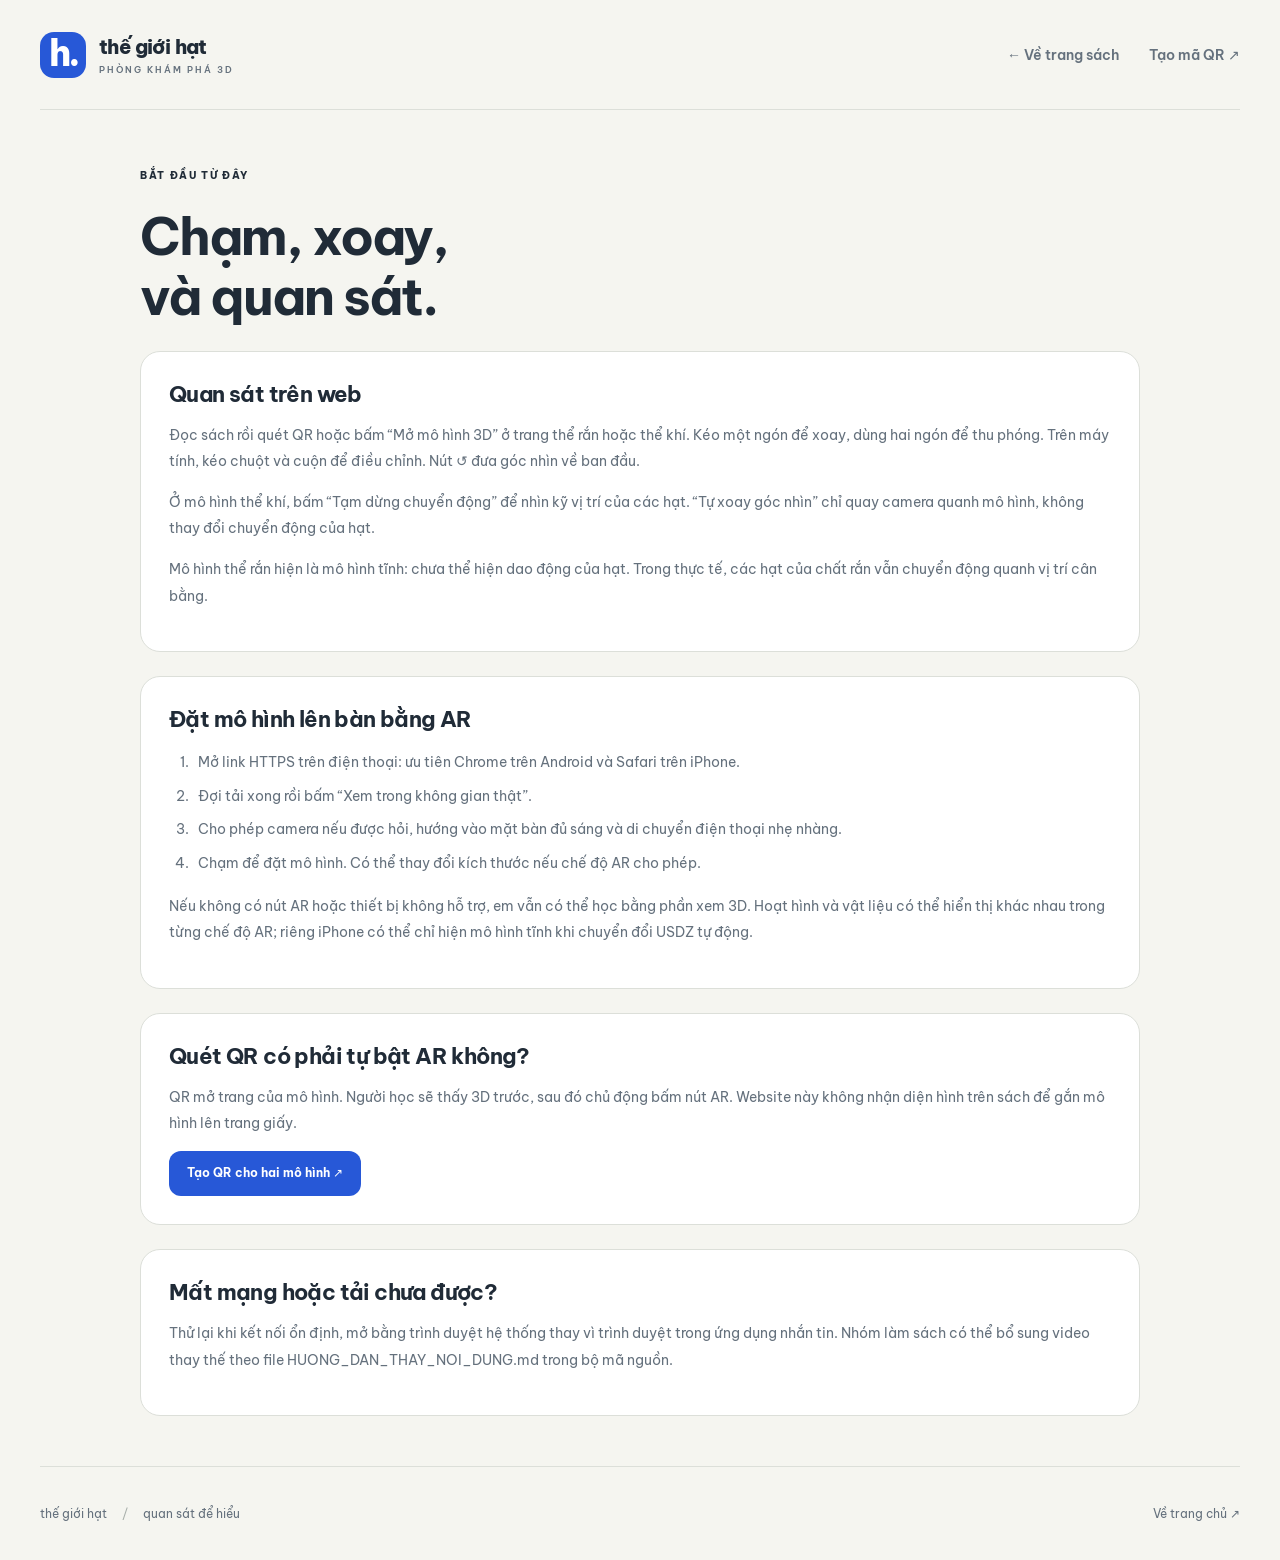
==== huong-dan.html @ ec6e19bd "Add files via upload" ====
<!doctype html>
<html lang="vi"><head><meta charset="utf-8"><meta name="viewport" content="width=device-width,initial-scale=1"><title>Hướng dẫn · Thế giới hạt</title><link rel="icon" href="assets/icon.svg" type="image/svg+xml"><link rel="stylesheet" href="css/fonts.css?v=2"><link rel="stylesheet" href="css/site.css?v=2"></head><body>
<header class="site-header wrap"><a class="brand" href="index.html"><span class="brand-mark" aria-hidden="true">h.</span><span>thế giới hạt<span class="brand-sub">PHÒNG KHÁM PHÁ 3D</span></span></a><nav aria-label="Điều hướng chính"><a class="nav-link" href="index.html">← Về trang sách</a><a class="nav-link" href="qr.html">Tạo mã QR ↗</a></nav></header>
<main class="wrap guide-main"><p class="eyebrow">BẮT ĐẦU TỪ ĐÂY</p><h1>Chạm, xoay,<br>và quan sát.</h1><section class="guide-card"><h2>Quan sát trên web</h2><p>Đọc sách rồi quét QR hoặc bấm “Mở mô hình 3D” ở trang thể rắn hoặc thể khí. Kéo một ngón để xoay, dùng hai ngón để thu phóng. Trên máy tính, kéo chuột và cuộn để điều chỉnh. Nút ↺ đưa góc nhìn về ban đầu.</p><p>Ở mô hình thể khí, bấm “Tạm dừng chuyển động” để nhìn kỹ vị trí của các hạt. “Tự xoay góc nhìn” chỉ quay camera quanh mô hình, không thay đổi chuyển động của hạt.</p><p>Mô hình thể rắn hiện là mô hình tĩnh: chưa thể hiện dao động của hạt. Trong thực tế, các hạt của chất rắn vẫn chuyển động quanh vị trí cân bằng.</p></section><section class="guide-card"><h2>Đặt mô hình lên bàn bằng AR</h2><ol><li>Mở link HTTPS trên điện thoại: ưu tiên Chrome trên Android và Safari trên iPhone.</li><li>Đợi tải xong rồi bấm “Xem trong không gian thật”.</li><li>Cho phép camera nếu được hỏi, hướng vào mặt bàn đủ sáng và di chuyển điện thoại nhẹ nhàng.</li><li>Chạm để đặt mô hình. Có thể thay đổi kích thước nếu chế độ AR cho phép.</li></ol><p>Nếu không có nút AR hoặc thiết bị không hỗ trợ, em vẫn có thể học bằng phần xem 3D. Hoạt hình và vật liệu có thể hiển thị khác nhau trong từng chế độ AR; riêng iPhone có thể chỉ hiện mô hình tĩnh khi chuyển đổi USDZ tự động.</p></section><section class="guide-card"><h2>Quét QR có phải tự bật AR không?</h2><p>QR mở trang của mô hình. Người học sẽ thấy 3D trước, sau đó chủ động bấm nút AR. Website này không nhận diện hình trên sách để gắn mô hình lên trang giấy.</p><a class="button button-primary" href="qr.html">Tạo QR cho hai mô hình ↗</a></section><section class="guide-card"><h2>Mất mạng hoặc tải chưa được?</h2><p>Thử lại khi kết nối ổn định, mở bằng trình duyệt hệ thống thay vì trình duyệt trong ứng dụng nhắn tin. Nhóm làm sách có thể bổ sung video thay thế theo file HUONG_DAN_THAY_NOI_DUNG.md trong bộ mã nguồn.</p></section></main><footer class="site-footer wrap"><span>thế giới hạt <span class="footer-dot">/</span> quan sát để hiểu</span><a href="index.html">Về trang chủ ↗</a></footer></body></html>
---- css/fonts.css ----
/* Full local font files include Vietnamese glyphs. Licence: assets/fonts/OFL.txt. */
@font-face{font-family:"Be Vietnam Pro";font-style:normal;font-weight:400;font-display:swap;src:url("../assets/fonts/BeVietnamPro-Regular.ttf") format("truetype")}
@font-face{font-family:"Be Vietnam Pro";font-style:normal;font-weight:600;font-display:swap;src:url("../assets/fonts/BeVietnamPro-SemiBold.ttf") format("truetype")}
@font-face{font-family:"Be Vietnam Pro";font-style:normal;font-weight:700;font-display:swap;src:url("../assets/fonts/BeVietnamPro-Bold.ttf") format("truetype")}
@font-face{font-family:"Be Vietnam Pro";font-style:normal;font-weight:800;font-display:swap;src:url("../assets/fonts/BeVietnamPro-ExtraBold.ttf") format("truetype")}
@font-face{font-family:"Be Vietnam Pro";font-style:italic;font-weight:400;font-display:swap;src:url("../assets/fonts/BeVietnamPro-Italic.ttf") format("truetype")}
:root{--font-text:"Be Vietnam Pro","Segoe UI",Arial,sans-serif}
html{font-family:var(--font-text)}
---- css/site.css ----
@charset "UTF-8";
:root{--paper:#f5f5f0;--white:#fff;--ink:#202b37;--muted:#65717d;--blue:#2758d7;--line:#dcdfd9;--soft:#eaf0fd;--orange:#d57c42;--radius:24px;font-family:var(--font-text);color:var(--ink);background:var(--paper);font-synthesis:none}
*{box-sizing:border-box}body{margin:0;min-height:100vh;display:flex;flex-direction:column}a{color:inherit}button,input,select{font:inherit}button,a,input,summary{-webkit-tap-highlight-color:transparent}button{cursor:pointer}button:disabled{cursor:not-allowed;opacity:.55}button:focus-visible,a:focus-visible,input:focus-visible,summary:focus-visible{outline:3px solid #6089ed;outline-offset:4px}[hidden]{display:none!important}.wrap{width:min(1240px,calc(100% - 80px));margin-inline:auto}.site-header{display:flex;align-items:center;justify-content:space-between;gap:24px;min-height:110px;border-bottom:1px solid var(--line)}.brand{display:flex;gap:13px;align-items:center;text-decoration:none;font-weight:750;font-size:20px;letter-spacing:-.6px}.brand-mark{width:46px;height:46px;display:grid;place-items:center;border-radius:14px;background:var(--blue);color:white;font-size:36px;line-height:1;padding-bottom:4px;letter-spacing:-3px}.brand-sub{display:block;font-size:9px;letter-spacing:2px;margin-top:5px;font-weight:600;color:var(--muted)}nav{display:flex;align-items:center;gap:30px}.nav-link{text-decoration:none;font-size:14px;font-weight:600;color:var(--muted);padding:12px 0;white-space:nowrap}.nav-link:hover,.nav-link.active{color:var(--blue)}.nav-link.active:after{content:"";display:block;width:16px;height:2px;margin-top:7px;background:var(--blue)}.site-footer{margin-top:auto;display:flex;gap:20px;align-items:center;justify-content:space-between;min-height:94px;font-size:12px;color:var(--muted);border-top:1px solid var(--line)}.site-footer a{text-decoration:none}.footer-dot{padding-inline:12px;color:#a8afaa}.eyebrow{font-size:10px;line-height:1.6;letter-spacing:1.65px;font-weight:750;display:flex;align-items:center;gap:9px;margin:0 0 23px}.live-dot{display:inline-block;width:7px;height:7px;border-radius:50%;background:#42846d;flex-shrink:0}h1,h2,p{overflow-wrap:break-word}h1{font-size:clamp(36px,4.6vw,66px);line-height:1.15;letter-spacing:-2.6px;font-weight:650;margin:0}h1 em{font-family:var(--font-text);font-weight:400;color:var(--blue)}h2{font-weight:650;letter-spacing:-.6px}p{line-height:1.75}.hero{padding:68px 0 56px;display:flex;justify-content:space-between;align-items:flex-end;gap:40px}.hero-copy{max-width:580px;font-size:16px;color:var(--muted);line-height:1.85;margin:24px 0 0}.hero-note{display:flex;align-items:center;gap:15px;margin-bottom:5px}.hero-note p{font-size:12px;color:var(--muted);margin:0;line-height:1.9}.hero-note strong{color:var(--ink);font-weight:550}.note-orbit{width:52px;height:52px;border:1px solid #d3d7cf;border-radius:50%;display:grid;place-items:center;font-size:25px;color:var(--blue)}.section-heading{display:flex;align-items:center;justify-content:space-between;gap:20px;margin:0 0 22px}.section-heading h2{font-size:19px;margin:0}.small-label{font-size:9px;letter-spacing:1.6px;color:var(--muted);font-weight:650}.model-grid{display:grid;grid-template-columns:1fr 1fr;gap:24px}.model-card{display:block;position:relative;text-decoration:none;background:white;border:1px solid var(--line);border-radius:var(--radius);overflow:hidden;transition:transform .2s,box-shadow .2s}.model-card:hover{transform:translateY(-4px);box-shadow:0 14px 40px #2634430d}.card-art{height:270px;position:relative;background:#e9eff4;overflow:hidden;display:grid;place-items:center}.model-card.solid .card-art{background:#eee9e1}.card-art svg{width:100%;height:100%;max-width:450px}.art-number{position:absolute;left:24px;top:22px;font-size:12px;color:#73818a;letter-spacing:2px}.art-label{position:absolute;bottom:18px;left:24px;font-size:9px;letter-spacing:2px;color:#74818c}.art-pill{position:absolute;right:20px;top:20px;border:1px solid #ffffffa0;border-radius:30px;padding:7px 11px;font-size:10px;background:#ffffffa6}.card-content{padding:25px 27px}.card-heading{display:flex;align-items:center;justify-content:space-between;gap:15px}.card-heading h3{font-size:24px;letter-spacing:-.8px;margin:0;font-weight:650}.card-arrow{border:1px solid var(--line);border-radius:50%;width:36px;height:36px;display:grid;place-items:center;color:var(--blue);font-size:22px}.card-content p{font-size:13px;color:var(--muted);max-width:420px;margin:12px 0 23px}.card-meta{display:flex;gap:13px;align-items:center;font-size:11px;color:var(--muted)}.card-meta span+span:before{content:"·";padding-right:13px;color:#9fa7ac}.how-strip{margin-top:36px;display:grid;grid-template-columns:repeat(3,1fr);gap:25px;padding:27px 0;border-top:1px solid var(--line);border-bottom:1px solid var(--line)}.how-strip>div{display:flex;align-items:center;gap:15px}.step-number{font-family:Georgia,serif;font-size:27px;color:#a1aca6;font-style:italic}.how-strip p{margin:0;font-size:12px;line-height:1.7}.how-strip strong,.how-strip p span{display:block}.how-strip p span{color:var(--muted);font-size:11px}.quiet-note{font-size:12px;color:var(--muted);text-align:center;margin:20px 0 35px}.notice{padding:18px 20px;background:#e9effc;border:1px solid #d7e0f4;border-radius:14px;font-size:14px;line-height:1.7}.notice.error{background:#fff0ea;color:#873b24;border-color:#edc8b9}.button{border:0;border-radius:12px;min-height:45px;display:inline-flex;gap:8px;justify-content:center;align-items:center;padding:12px 18px;text-decoration:none;font-size:12px;font-weight:650;transition:background .15s,transform .15s;line-height:1.5}.button:hover:not(:disabled){transform:translateY(-1px)}.button-primary{background:var(--blue);color:white}.button-primary:hover:not(:disabled){background:#1e48b4}.button-outline{background:white;border:1px solid var(--line);color:var(--ink)}.button-subtle{background:transparent;color:var(--muted)}.button-subtle[aria-pressed=true]{background:var(--soft);color:var(--blue)}.full-width{width:100%}.text-link{font-size:12px;text-decoration:none;color:var(--blue);font-weight:600}.icon-button{border:1px solid var(--line);border-radius:50%;background:#ffffffd9;width:38px;height:38px;display:grid;place-items:center;font-size:23px;line-height:1;flex-shrink:0}.viewer-main{padding-top:40px;padding-bottom:45px}.viewer-heading{display:flex;justify-content:space-between;align-items:center;gap:25px;margin-bottom:30px}.viewer-heading .eyebrow{margin-bottom:10px;color:var(--muted)}.viewer-heading h1{font-size:36px;letter-spacing:-1.3px}.heading-actions{display:flex;gap:20px;align-items:center}.viewer-layout{display:grid;grid-template-columns:minmax(0,1fr) 300px;gap:30px}.stage-column{min-width:0}.mode-tabs{display:flex;align-items:center;gap:7px;margin-bottom:12px}.mode-tab{border:0;border-radius:30px;background:transparent;color:var(--muted);padding:10px 16px;font-size:12px;min-height:40px}.mode-tab.selected{background:#e4eafa;color:var(--blue);font-weight:650}.stage-label{font-size:8px;letter-spacing:1.6px;color:#85909b;margin-left:auto}.model-stage{height:510px;background:#eaf0f5;border:1px solid #dce3e9;border-radius:var(--radius);position:relative;overflow:hidden;isolation:isolate}.model-stage.solid{background:#f0ebe3;border-color:#e2dbd2}.stage-grid{position:absolute;inset:0;z-index:-1;background-image:radial-gradient(#a1b3c33d .7px,transparent .7px);background-size:19px 19px;mask-image:linear-gradient(transparent,#0008)}#viewer-mount{height:100%;width:100%}model-viewer{width:100%;height:100%;--poster-color:transparent;--progress-bar-color:var(--blue)}model-viewer::part(default-ar-button){display:none}.stage-top{position:absolute;top:18px;left:20px;right:18px;display:flex;justify-content:space-between;align-items:center;pointer-events:none}.stage-top>button{pointer-events:auto}.pill{display:inline-flex;align-items:center;gap:7px;border-radius:30px;background:#ffffffcf;padding:9px 12px;font-size:9px;font-weight:650;letter-spacing:1px}.pill .live-dot{width:5px;height:5px}.stage-hint{position:absolute;bottom:12px;left:15px;right:15px;font-size:10px;text-align:center;color:#667785;pointer-events:none}.stage-hint span{padding:0 10px}.load-overlay{position:absolute;inset:0;display:flex;align-items:center;justify-content:center;gap:14px;flex-direction:column;background:inherit;z-index:2;font-size:13px;color:var(--muted)}.spinner{width:26px;height:26px;border:2px solid #cbd5e3;border-top-color:var(--blue);border-radius:50%;animation:spin 1s linear infinite}@keyframes spin{to{transform:rotate(360deg)}}progress{width:150px;height:5px;accent-color:var(--blue)}.model-error{position:absolute;inset:0;background:var(--paper);display:flex;flex-direction:column;align-items:center;justify-content:center;gap:10px;padding:30px;z-index:3;text-align:center}.model-error p{font-size:13px;max-width:400px;color:var(--muted);margin:0 0 10px}.viewer-controls{display:flex;align-items:center;gap:8px;padding-top:15px;flex-wrap:wrap}.load-status{font-size:10px;color:var(--muted);margin-left:auto}.scene-sidebar{padding-top:53px}.scene-sidebar .eyebrow{font-size:9px;letter-spacing:1.35px;margin-bottom:15px}.description{font-size:14px;margin:0;line-height:1.9}.observation-list{padding:0;list-style:none;margin:22px 0}.observation-list li{position:relative;padding-left:19px;font-size:12px;color:var(--muted);line-height:1.8;margin-bottom:12px}.observation-list li:before{content:"";position:absolute;left:0;top:8px;width:5px;height:5px;border-radius:50%;background:#7f94ad}.motion-note{padding:13px 15px;border-radius:12px;background:#e8ece5;font-size:11px;color:#526451;line-height:1.8}.ar-card{margin-top:24px;padding:23px;background:white;border:1px solid var(--line);border-radius:20px}.ar-icon{font-size:29px;color:var(--blue)}.ar-card h2{font-size:19px;line-height:1.4;margin:10px 0}.ar-card>p{font-size:12px;color:var(--muted);line-height:1.8;margin:0 0 16px}.ar-card .ar-status{font-size:10px;margin:12px 0 0;color:var(--muted)}details{margin-top:15px;border-top:1px solid var(--line);padding-top:13px;font-size:11px;color:var(--muted);line-height:1.8}summary{cursor:pointer;color:var(--ink);font-weight:600;min-height:30px}details ol{padding-left:18px}details li{margin:8px 0}.download-link{display:block;text-align:center;font-size:11px;color:var(--muted);text-decoration:none;margin:19px 0}.video-stage{background:#172635;border-radius:var(--radius);padding:20px;min-height:350px;display:flex;align-items:center;flex-direction:column;justify-content:center}.video-stage video{width:100%;max-height:510px}.qr-main,.guide-main{padding-top:58px;padding-bottom:50px;max-width:1000px}.qr-main h1,.guide-main h1{font-size:52px;letter-spacing:-2px}.intro-copy{font-size:15px;color:var(--muted);max-width:630px;margin:23px 0 30px}.base-form{padding:26px;background:white;border:1px solid var(--line);border-radius:20px}.base-form label,.share-dialog label{display:block;font-size:12px;font-weight:650;margin-bottom:12px}.input-row{display:flex;gap:12px}input{padding:13px 15px;min-width:0;min-height:48px;border:1px solid #ccd5da;border-radius:11px;background:#fcfdfc;color:var(--ink);font-size:13px;width:100%}.input-row .button{white-space:nowrap}.small-copy{font-size:11px;color:var(--muted);line-height:1.8;margin:12px 0 0}.qr-results{display:grid;grid-template-columns:1fr 1fr;gap:22px;margin-top:24px}.qr-result{background:white;border:1px solid var(--line);border-radius:20px;padding:25px;text-align:center}.qr-result h2{font-size:21px;margin:0 0 8px}.qr-result .small-label{display:block;margin-bottom:20px}.qr-display{width:230px;max-width:100%;aspect-ratio:1;display:grid;place-items:center;background:white;margin:15px auto}.qr-display canvas{display:block!important;width:100%!important;height:auto!important;image-rendering:pixelated}.qr-display img,.qr-source img{display:none!important}.qr-result .url-output{width:100%;font-size:10px;text-align:center;margin-bottom:14px}.qr-result .dialog-actions{justify-content:center;flex-wrap:wrap}.qr-placeholder{margin-top:24px;border:1px dashed #bcc7c4;border-radius:20px;padding:30px;text-align:center;font-size:13px;color:var(--muted)}.publish-guide{margin-top:40px;padding:30px 0;border-top:1px solid var(--line)}.publish-guide h2{font-size:25px;margin:0 0 25px}.publish-guide ol{list-style:none;counter-reset:step;padding:0;display:grid;grid-template-columns:1fr 1fr;gap:28px}.publish-guide li{counter-increment:step;position:relative;padding-left:38px}.publish-guide li:before{content:counter(step,decimal-leading-zero);position:absolute;left:0;top:1px;color:var(--blue);font-family:Georgia,serif;font-size:21px}.publish-guide strong{font-size:13px;display:block;margin-bottom:9px}.publish-guide li span{font-size:12px;color:var(--muted);line-height:1.8;display:block}.share-dialog{width:min(460px,calc(100% - 28px));border:1px solid var(--line);border-radius:24px;padding:28px;color:var(--ink);max-height:90vh;overflow-y:auto}.share-dialog::backdrop{background:#182b4699;backdrop-filter:blur(5px)}.dialog-heading{display:flex;align-items:center;justify-content:space-between;gap:12px}.dialog-heading h2{font-size:23px;margin:0}.share-dialog>p{font-size:12px;color:var(--muted)}.share-dialog .text-link{display:block;margin-top:20px}.dialog-actions{display:flex;gap:9px;margin-top:15px}.toast{position:fixed;bottom:22px;left:50%;transform:translateX(-50%);z-index:20;padding:14px 22px;background:#203142;color:white;border-radius:12px;box-shadow:0 5px 30px #0002;font-size:12px;max-width:calc(100% - 32px);text-align:center}.guide-card{background:white;border:1px solid var(--line);padding:28px;border-radius:20px;margin-top:24px}.guide-card h2{font-size:22px;margin:0 0 14px}.guide-card p,.guide-card li{font-size:14px;color:var(--muted);line-height:1.9}.guide-card ol{padding-left:23px}.guide-card li{padding-left:6px;margin:7px 0}
.inline-reset{border:0;background:none;padding:0 0 0 6px;color:var(--blue);font-size:inherit;text-decoration:underline;min-height:32px}
@media(min-width:1500px){.hero{padding-top:85px;padding-bottom:65px}.card-art{height:300px}}
@media(max-width:1000px){.wrap{width:calc(100% - 48px)}.hero-note{display:none}.viewer-layout{grid-template-columns:minmax(0,1fr) 265px;gap:23px}.model-stage{height:460px}.scene-sidebar{padding-top:53px}.ar-card{padding:19px}.heading-actions{gap:12px}.stage-label{display:none}}
@media(max-width:760px){.wrap{width:calc(100% - 36px)}.site-header{min-height:86px;gap:12px}.brand{font-size:17px;gap:9px}.brand-mark{width:38px;height:38px;font-size:31px;border-radius:12px}.brand-sub{font-size:7px;letter-spacing:1.3px}nav{gap:17px}.nav-link{font-size:11px}.hero{padding:42px 0 35px}.hero h1{font-size:45px;letter-spacing:-2px}.hero-copy{font-size:14px;margin-top:21px}.section-heading{margin-bottom:18px}.section-heading h2{font-size:16px}.small-label{font-size:8px;letter-spacing:1px}.model-grid{gap:17px}.card-art{height:220px}.card-content{padding:20px}.card-heading h3{font-size:20px}.card-content p{font-size:12px}.card-meta{font-size:10px;gap:8px}.card-meta span+span:before{padding-right:8px}.how-strip{grid-template-columns:1fr;gap:20px;padding:25px 0}.step-number{width:30px}.how-strip p span{font-size:12px}.site-footer{font-size:10px;min-height:80px;gap:15px}.footer-dot{padding-inline:6px}.viewer-heading{align-items:flex-start;flex-direction:column;gap:18px}.viewer-heading h1{font-size:30px;letter-spacing:-1px}.heading-actions{width:100%;justify-content:space-between}.viewer-main{padding-top:28px}.viewer-layout{grid-template-columns:1fr;gap:25px}.model-stage{height:min(59vh,490px);min-height:330px}.scene-sidebar{padding-top:0;display:grid;grid-template-columns:1fr 1fr;gap:20px}.ar-card{margin-top:0}.download-link{grid-column:1/-1;margin-top:0}.viewer-controls{gap:3px}.viewer-controls .button{font-size:11px;padding:10px 13px}.load-status{font-size:9px}.qr-main,.guide-main{padding-top:38px}.qr-main h1,.guide-main h1{font-size:40px;letter-spacing:-1.6px}.base-form{padding:20px}.input-row{flex-direction:column}.qr-results{gap:15px}.qr-result{padding:20px 14px}.qr-result h2{font-size:18px}.qr-display{width:205px}.publish-guide ol{gap:24px}.publish-guide li{padding-left:32px}}
@media(max-width:520px){.model-grid,.qr-results{grid-template-columns:1fr}.card-art{height:245px}.card-heading h3{font-size:23px}.card-content p{font-size:13px}.section-heading .small-label{max-width:115px;text-align:right;line-height:1.7}.scene-sidebar{grid-template-columns:1fr}.ar-card{padding:23px}.model-stage{min-height:340px}.load-status{width:100%;margin-top:6px}.viewer-controls{gap:7px}.viewer-controls .button{font-size:11px}.stage-hint{font-size:9px}.viewer-heading{margin-bottom:23px}.qr-result{padding:25px}.qr-display{width:230px}.publish-guide ol{grid-template-columns:1fr}.share-dialog{padding:21px}.dialog-actions{flex-wrap:wrap}.site-footer{align-items:flex-start;padding-top:24px;line-height:1.8}.site-footer>span{max-width:170px}.guide-card{padding:23px}}
@media(prefers-reduced-motion:reduce){*,*:before,*:after{scroll-behavior:auto!important;animation:none!important;transition:none!important}}
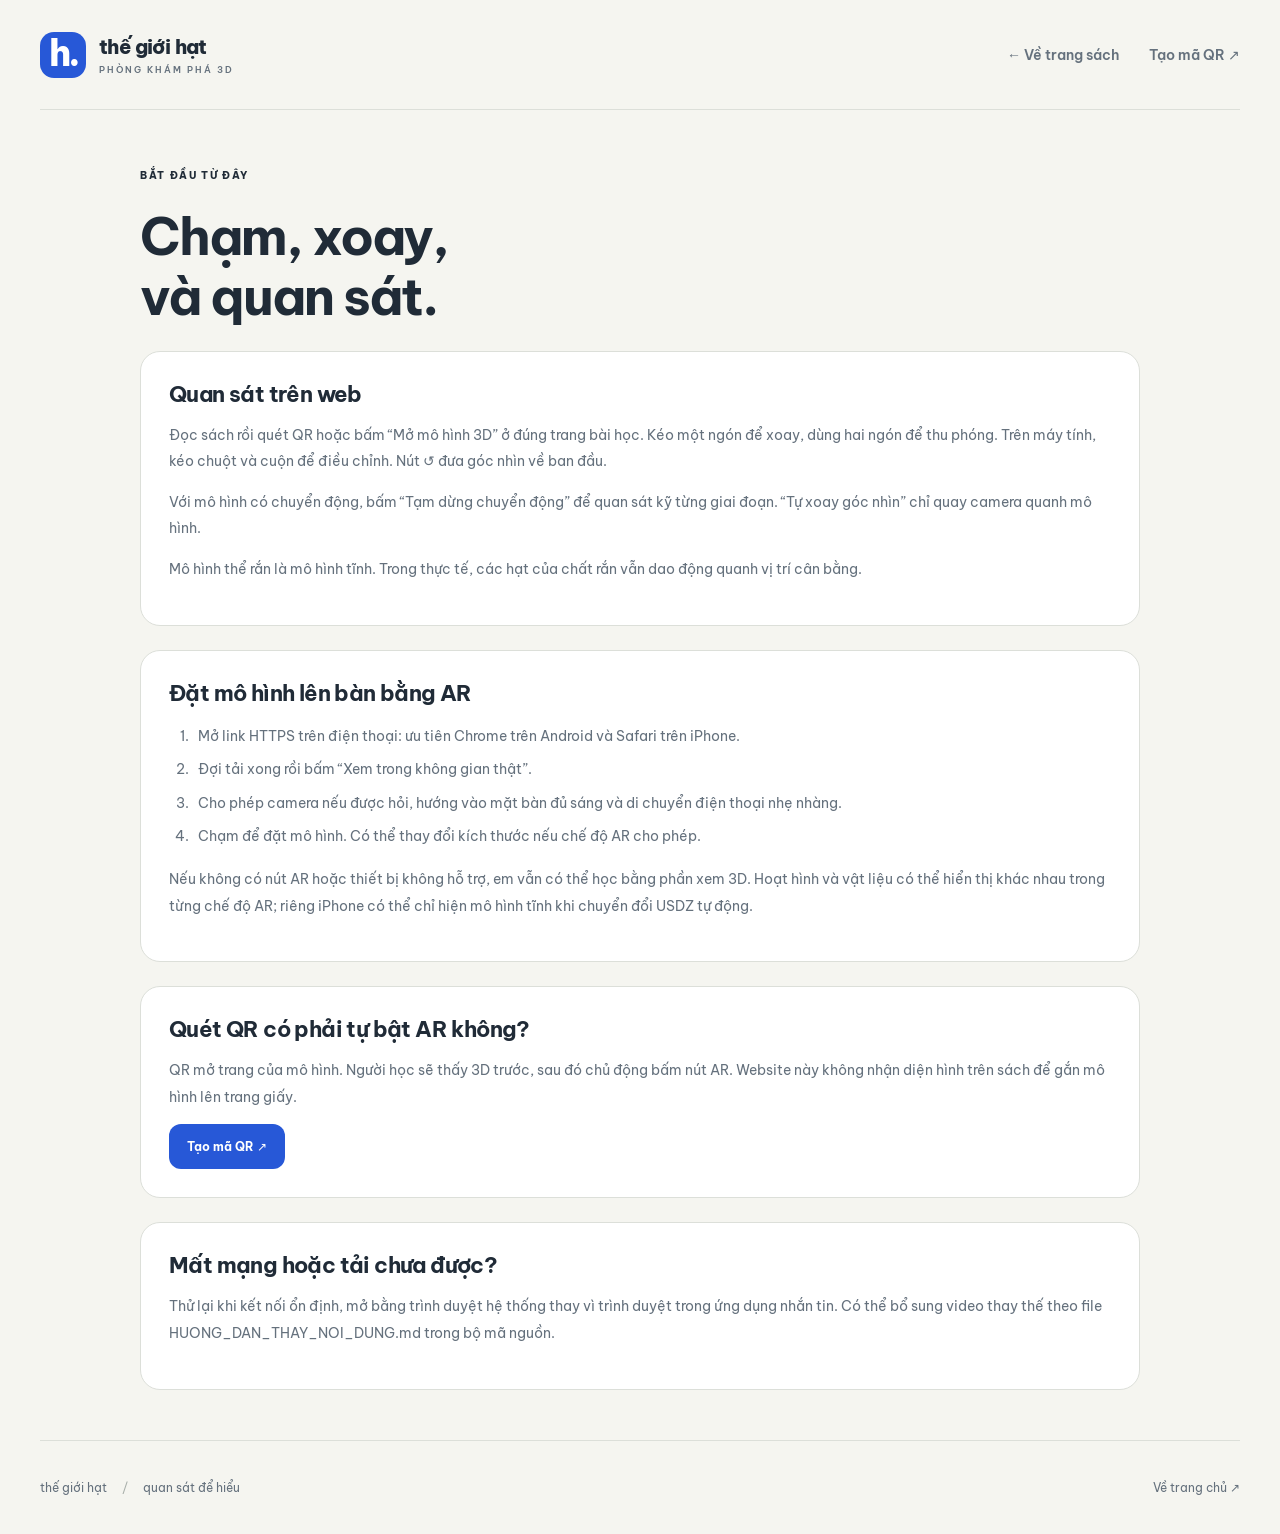
==== commit b3d81740: "Add lesson-aligned 3D models" ====
--- a/huong-dan.html
+++ b/huong-dan.html
@@ -1,4 +1,4 @@
 <!doctype html>
 <html lang="vi"><head><meta charset="utf-8"><meta name="viewport" content="width=device-width,initial-scale=1"><title>Hướng dẫn · Thế giới hạt</title><link rel="icon" href="assets/icon.svg" type="image/svg+xml"><link rel="stylesheet" href="css/fonts.css?v=2"><link rel="stylesheet" href="css/site.css?v=2"></head><body>
 <header class="site-header wrap"><a class="brand" href="index.html"><span class="brand-mark" aria-hidden="true">h.</span><span>thế giới hạt<span class="brand-sub">PHÒNG KHÁM PHÁ 3D</span></span></a><nav aria-label="Điều hướng chính"><a class="nav-link" href="index.html">← Về trang sách</a><a class="nav-link" href="qr.html">Tạo mã QR ↗</a></nav></header>
-<main class="wrap guide-main"><p class="eyebrow">BẮT ĐẦU TỪ ĐÂY</p><h1>Chạm, xoay,<br>và quan sát.</h1><section class="guide-card"><h2>Quan sát trên web</h2><p>Đọc sách rồi quét QR hoặc bấm “Mở mô hình 3D” ở trang thể rắn hoặc thể khí. Kéo một ngón để xoay, dùng hai ngón để thu phóng. Trên máy tính, kéo chuột và cuộn để điều chỉnh. Nút ↺ đưa góc nhìn về ban đầu.</p><p>Ở mô hình thể khí, bấm “Tạm dừng chuyển động” để nhìn kỹ vị trí của các hạt. “Tự xoay góc nhìn” chỉ quay camera quanh mô hình, không thay đổi chuyển động của hạt.</p><p>Mô hình thể rắn hiện là mô hình tĩnh: chưa thể hiện dao động của hạt. Trong thực tế, các hạt của chất rắn vẫn chuyển động quanh vị trí cân bằng.</p></section><section class="guide-card"><h2>Đặt mô hình lên bàn bằng AR</h2><ol><li>Mở link HTTPS trên điện thoại: ưu tiên Chrome trên Android và Safari trên iPhone.</li><li>Đợi tải xong rồi bấm “Xem trong không gian thật”.</li><li>Cho phép camera nếu được hỏi, hướng vào mặt bàn đủ sáng và di chuyển điện thoại nhẹ nhàng.</li><li>Chạm để đặt mô hình. Có thể thay đổi kích thước nếu chế độ AR cho phép.</li></ol><p>Nếu không có nút AR hoặc thiết bị không hỗ trợ, em vẫn có thể học bằng phần xem 3D. Hoạt hình và vật liệu có thể hiển thị khác nhau trong từng chế độ AR; riêng iPhone có thể chỉ hiện mô hình tĩnh khi chuyển đổi USDZ tự động.</p></section><section class="guide-card"><h2>Quét QR có phải tự bật AR không?</h2><p>QR mở trang của mô hình. Người học sẽ thấy 3D trước, sau đó chủ động bấm nút AR. Website này không nhận diện hình trên sách để gắn mô hình lên trang giấy.</p><a class="button button-primary" href="qr.html">Tạo QR cho hai mô hình ↗</a></section><section class="guide-card"><h2>Mất mạng hoặc tải chưa được?</h2><p>Thử lại khi kết nối ổn định, mở bằng trình duyệt hệ thống thay vì trình duyệt trong ứng dụng nhắn tin. Nhóm làm sách có thể bổ sung video thay thế theo file HUONG_DAN_THAY_NOI_DUNG.md trong bộ mã nguồn.</p></section></main><footer class="site-footer wrap"><span>thế giới hạt <span class="footer-dot">/</span> quan sát để hiểu</span><a href="index.html">Về trang chủ ↗</a></footer></body></html>
+<main class="wrap guide-main"><p class="eyebrow">BẮT ĐẦU TỪ ĐÂY</p><h1>Chạm, xoay,<br>và quan sát.</h1><section class="guide-card"><h2>Quan sát trên web</h2><p>Đọc sách rồi quét QR hoặc bấm “Mở mô hình 3D” ở đúng trang bài học. Kéo một ngón để xoay, dùng hai ngón để thu phóng. Trên máy tính, kéo chuột và cuộn để điều chỉnh. Nút ↺ đưa góc nhìn về ban đầu.</p><p>Với mô hình có chuyển động, bấm “Tạm dừng chuyển động” để quan sát kỹ từng giai đoạn. “Tự xoay góc nhìn” chỉ quay camera quanh mô hình.</p><p>Mô hình thể rắn là mô hình tĩnh. Trong thực tế, các hạt của chất rắn vẫn dao động quanh vị trí cân bằng.</p></section><section class="guide-card"><h2>Đặt mô hình lên bàn bằng AR</h2><ol><li>Mở link HTTPS trên điện thoại: ưu tiên Chrome trên Android và Safari trên iPhone.</li><li>Đợi tải xong rồi bấm “Xem trong không gian thật”.</li><li>Cho phép camera nếu được hỏi, hướng vào mặt bàn đủ sáng và di chuyển điện thoại nhẹ nhàng.</li><li>Chạm để đặt mô hình. Có thể thay đổi kích thước nếu chế độ AR cho phép.</li></ol><p>Nếu không có nút AR hoặc thiết bị không hỗ trợ, em vẫn có thể học bằng phần xem 3D. Hoạt hình và vật liệu có thể hiển thị khác nhau trong từng chế độ AR; riêng iPhone có thể chỉ hiện mô hình tĩnh khi chuyển đổi USDZ tự động.</p></section><section class="guide-card"><h2>Quét QR có phải tự bật AR không?</h2><p>QR mở trang của mô hình. Người học sẽ thấy 3D trước, sau đó chủ động bấm nút AR. Website này không nhận diện hình trên sách để gắn mô hình lên trang giấy.</p><a class="button button-primary" href="qr.html">Tạo mã QR ↗</a></section><section class="guide-card"><h2>Mất mạng hoặc tải chưa được?</h2><p>Thử lại khi kết nối ổn định, mở bằng trình duyệt hệ thống thay vì trình duyệt trong ứng dụng nhắn tin. Có thể bổ sung video thay thế theo file HUONG_DAN_THAY_NOI_DUNG.md trong bộ mã nguồn.</p></section></main><footer class="site-footer wrap"><span>thế giới hạt <span class="footer-dot">/</span> quan sát để hiểu</span><a href="index.html">Về trang chủ ↗</a></footer></body></html>
